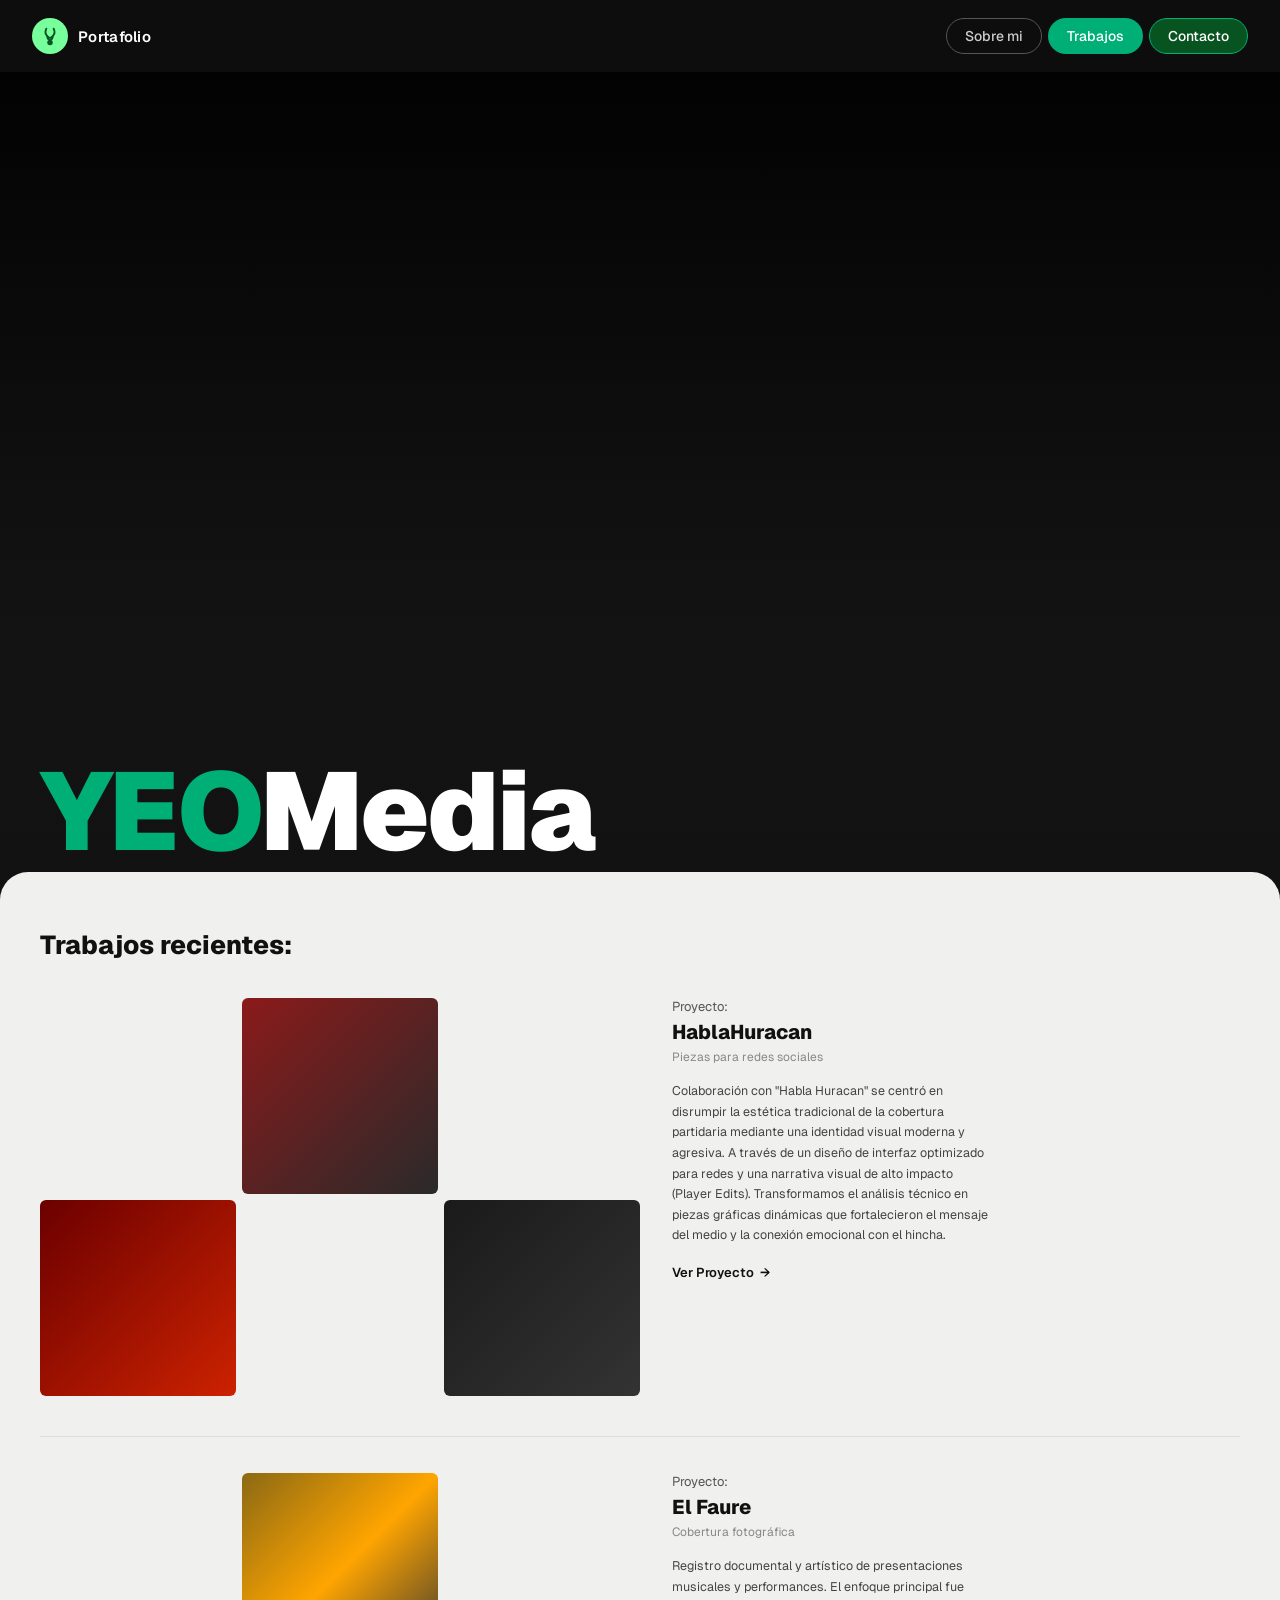
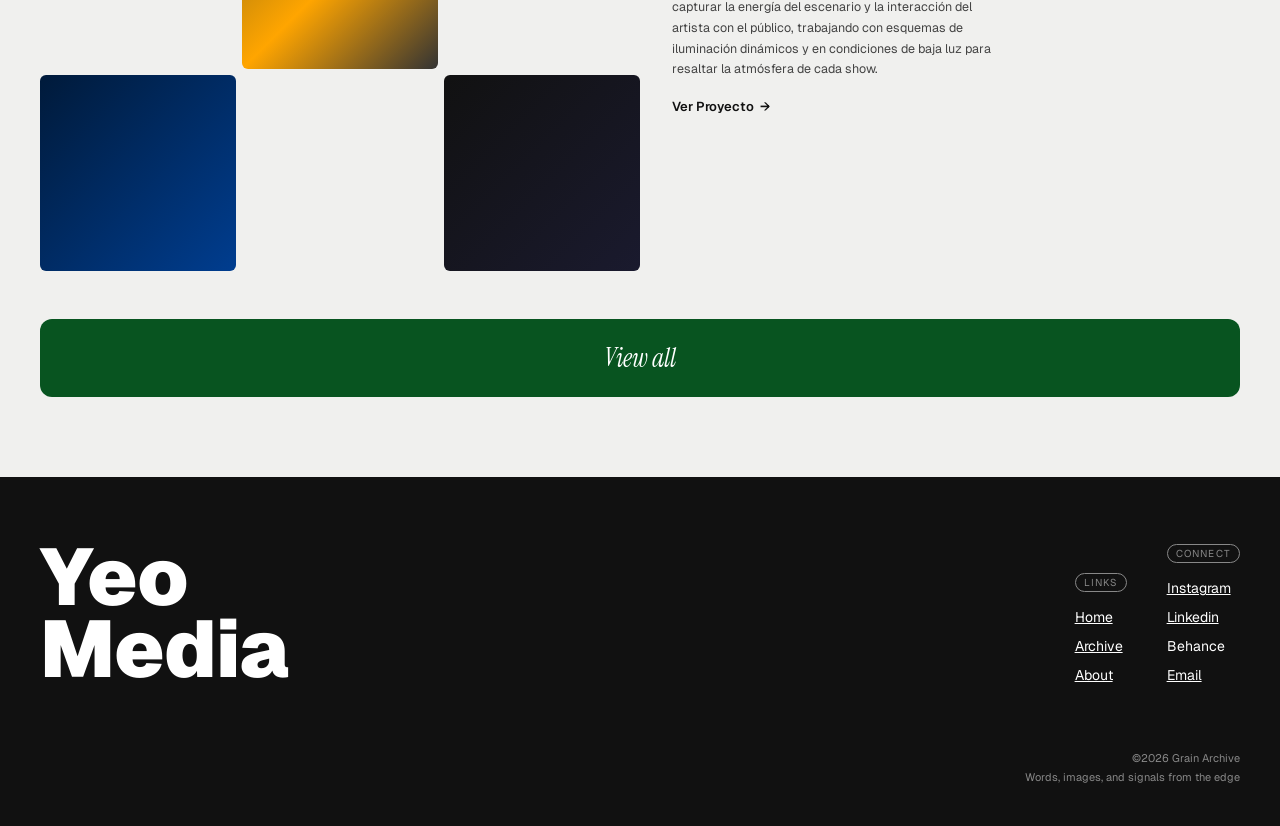
==== index.html @ 0a9c1b41 "Add files via upload" ====
<!DOCTYPE html>
<html lang="es">
<head>
  <meta charset="UTF-8" />
  <meta name="viewport" content="width=device-width, initial-scale=1.0" />
  <title>YEOMedia – Portafolio</title>
  <link rel="preconnect" href="https://fonts.googleapis.com" />
  <link rel="preconnect" href="https://fonts.gstatic.com" crossorigin />
  <link href="https://fonts.googleapis.com/css2?family=Tilt+Warp&family=Instrument+Serif:ital@0;1&family=Geist:wght@300;400;500;600;700;900&display=swap" rel="stylesheet" />
  <link rel="stylesheet" href="style.css" />
</head>
<body class="page-home">

  <!-- ── NAV ── -->
  <nav>
    <a href="index.html" class="nav-logo">
      <div class="logo-icon">
        <svg width="22" height="22" viewBox="0 0 24 24" fill="none">
          <circle cx="12" cy="19" r="3" fill="#085420"/>
          <path d="M8 4 Q6 8 8 11 Q10 14 12 14 Q14 14 16 11 Q18 8 16 4"
                stroke="#085420" stroke-width="2" fill="none" stroke-linecap="round"/>
          <path d="M9 12 Q9 16 12 16 Q15 16 15 12"
                stroke="#085420" stroke-width="2" fill="none" stroke-linecap="round"/>
        </svg>
      </div>
      <span class="logo-text">Portafolio</span>
    </a>
    <div class="nav-links">
      <a href="index.html"    class="outline">Sobre mi</a>
      <a href="trabajos.html" class="filled-mid">Trabajos</a>
      <a href="contacto.html" class="filled-dark">Contacto</a>
    </div>
  </nav>

  <!-- ── HERO ── -->
  <section class="hero anim-1">
    <div class="hero-bg"></div>

    <!-- ✏️ FOTO DE PERFIL
         1. Creá una carpeta llamada "img" en la misma carpeta que este archivo.
         2. Copiá tu foto ahí dentro.
         3. Borrá la línea del <div class="hero-portrait"></div>
         4. Descomentá la línea de abajo (borrá los signos  y  que la rodean)
         5. Cambiá "TU-FOTO.jpg" por el nombre real de tu archivo.
    -->
   
   
       <img src="img/retrato yeo  blanco y negro.png" alt="retrato yeo" />

    <div class="hero-gradient"></div>

    <div class="hero-content">
      <h1 class="hero-title">
        <span class="yeo">YEO</span><span class="media">Media</span>
      </h1>
    </div>
  </section>

  <!-- ── TRABAJOS RECIENTES ── -->
  <section class="recent anim-2">
    <h2 class="recent-title">Trabajos recientes:</h2>

    <!-- Proyecto 1 -->
    <div class="project-row">
      <div class="project-images">
        <!-- ✏️ IMÁGENES — PROYECTO HABLAHURACAN
             Reemplazá cada div por un <div class="project-img"> con un <img> adentro.
             Ejemplo listo para usar (cambiá solo el nombre del archivo):
        -->
        <div class="project-img">
          <!-- <img src="img/huracan-1.jpg" alt="HablaHuracan pieza 1" loading="lazy" /> -->
        </div>
        <div class="project-img ph-huracan-1"></div><!-- ← borrá esta línea cuando pongas la imagen de arriba -->

        <div class="project-img">
          <!-- <img src="img/huracan-2.jpg" alt="HablaHuracan pieza 2" loading="lazy" /> -->
        </div>
        <div class="project-img ph-huracan-2"></div><!-- ← borrá esta línea cuando pongas la imagen de arriba -->

        <div class="project-img">
          <!-- <img src="img/huracan-3.jpg" alt="HablaHuracan pieza 3" loading="lazy" /> -->
        </div>
        <div class="project-img ph-huracan-3"></div><!-- ← borrá esta línea cuando pongas la imagen de arriba -->
      </div>
      <div class="project-info">
        <span class="project-label">Proyecto:</span>
        <h3 class="project-name">HablaHuracan</h3>
        <p class="project-sub">Piezas para redes sociales</p>
        <p class="project-desc">
          Colaboración con "Habla Huracan" se centró en disrumpir la estética tradicional
          de la cobertura partidaria mediante una identidad visual moderna y agresiva. A través
          de un diseño de interfaz optimizado para redes y una narrativa visual de alto impacto
          (Player Edits). Transformamos el análisis técnico en piezas gráficas dinámicas que
          fortalecieron el mensaje del medio y la conexión emocional con el hincha.
        </p>
        <a href="trabajos.html" class="ver-proyecto">Ver Proyecto</a>
      </div>
    </div>

    <hr class="divider" />

    <!-- Proyecto 2 -->
    <div class="project-row">
      <div class="project-images">
        <!-- ✏️ IMÁGENES — PROYECTO EL FAURE
             Mismo proceso: descomentá el <img>, cambiá el nombre, borrá el div de placeholder.
        -->
        <div class="project-img">
          <!-- <img src="img/faure-1.jpg" alt="El Faure fotografía 1" loading="lazy" /> -->
        </div>
        <div class="project-img ph-faure-1"></div><!-- ← borrá cuando tengas la imagen -->

        <div class="project-img">
          <!-- <img src="img/faure-2.jpg" alt="El Faure fotografía 2" loading="lazy" /> -->
        </div>
        <div class="project-img ph-faure-2"></div><!-- ← borrá cuando tengas la imagen -->

        <div class="project-img">
          <!-- <img src="img/faure-3.jpg" alt="El Faure fotografía 3" loading="lazy" /> -->
        </div>
        <div class="project-img ph-faure-3"></div><!-- ← borrá cuando tengas la imagen -->
      </div>
      <div class="project-info">
        <span class="project-label">Proyecto:</span>
        <h3 class="project-name">El Faure</h3>
        <p class="project-sub">Cobertura fotográfica</p>
        <p class="project-desc">
          Registro documental y artístico de presentaciones musicales y performances.
          El enfoque principal fue capturar la energía del escenario y la interacción del
          artista con el público, trabajando con esquemas de iluminación dinámicos y en
          condiciones de baja luz para resaltar la atmósfera de cada show.
        </p>
        <a href="trabajos.html" class="ver-proyecto">Ver Proyecto</a>
      </div>
    </div>

    <a href="trabajos.html" class="view-all-btn">View all</a>
  </section>

  <!-- ── FOOTER ── -->
  <footer>
    <div class="footer-brand">Yeo<br>Media</div>

    <div>
      <div class="footer-col-title">LINKS</div>
      <ul class="footer-links">
        <li><a href="index.html">Home</a></li>
        <li><a href="trabajos.html">Archive</a></li>
        <li><a href="#">About</a></li>
      </ul>
    </div>

    <div>
      <div class="footer-col-title">CONNECT</div>
      <ul class="footer-links">
        <li><a href="#">Instagram</a></li>
        <li><a href="#">Linkedin</a></li>
        <li><a href="#" class="no-underline">Behance</a></li>
        <li><a href="#">Email</a></li>
      </ul>
    </div>

    <div class="footer-bottom">
      <p>©2026 Grain Archive<br>Words, images, and signals from the edge</p>
    </div>
  </footer>

</body>
</html>
---- style.css ----
/* ============================================
   YEO MEDIA PORTFOLIO — style.css
   ============================================ */

/* ── VARIABLES ── */
:root {
  --dark:       #111111;
  --dark-2:     #1a1a1a;
  --light-bg:   #f0f0ee;
  --green-dark: #085420;
  --green-mid:  #00AF76;
  --green-lime: #77FF9B;
  --white:      #ffffff;
  --grey:       #888888;

  --font-display: 'Tilt Warp', cursive;
  --font-serif:   'Instrument Serif', serif;
  --font-body:    'Geist', sans-serif;
}

/* ── RESET ── */
*, *::before, *::after {
  box-sizing: border-box;
  margin: 0;
  padding: 0;
}

html { scroll-behavior: smooth; }

body {
  font-family: var(--font-body);
  overflow-x: hidden;
}

/* ============================================
   NAVIGATION
   ============================================ */
nav {
  position: fixed;
  top: 0; left: 0; right: 0;
  z-index: 100;
  display: flex;
  align-items: center;
  justify-content: space-between;
  padding: 18px 32px;
  background: rgba(17,17,17,0.8);
  backdrop-filter: blur(10px);
  -webkit-backdrop-filter: blur(10px);
}

.nav-logo {
  display: flex;
  align-items: center;
  gap: 10px;
  text-decoration: none;
}

.logo-icon {
  width: 36px;
  height: 36px;
  background: var(--green-lime);
  border-radius: 50%;
  display: flex;
  align-items: center;
  justify-content: center;
  flex-shrink: 0;
}

.logo-text {
  font-family: var(--font-body);
  font-weight: 600;
  font-size: 15px;
  color: var(--white);
  letter-spacing: 0.02em;
}

.nav-links {
  display: flex;
  gap: 6px;
}

.nav-links a {
  text-decoration: none;
  font-family: var(--font-body);
  font-size: 14px;
  font-weight: 500;
  padding: 8px 18px;
  border-radius: 999px;
  border: 1.5px solid transparent;
  transition: opacity 0.25s ease, transform 0.25s ease;
  color: var(--white);
}

.nav-links a.outline {
  border-color: #555;
  color: #ccc;
}

.nav-links a.filled-mid {
  background: var(--green-mid);
  color: var(--white);
}

.nav-links a.filled-dark {
  background: var(--green-dark);
  border-color: var(--green-mid);
  color: var(--white);
}

.nav-links a:hover {
  opacity: 0.8;
  transform: translateY(-1px);
}

/* ============================================
   FOOTER (shared across all pages)
   ============================================ */
footer {
  background: var(--dark);
  color: var(--white);
  padding: 64px 40px 40px;
  display: grid;
  grid-template-columns: 1fr auto auto;
  gap: 40px;
  align-items: end;
}

.footer-brand {
  font-family: var(--font-body);
  font-size: clamp(48px, 8vw, 80px);
  font-weight: 900;
  line-height: 0.9;
  color: var(--white);
}

.footer-col-title {
  font-size: 10px;
  letter-spacing: 0.12em;
  text-transform: uppercase;
  color: var(--grey);
  border: 1px solid var(--grey);
  padding: 2px 8px;
  border-radius: 999px;
  display: inline-block;
  margin-bottom: 14px;
}

.footer-links {
  list-style: none;
  display: flex;
  flex-direction: column;
  gap: 8px;
}

.footer-links a {
  text-decoration: underline;
  color: var(--white);
  font-size: 14px;
  transition: color 0.2s;
}

.footer-links a:hover {
  color: var(--green-lime);
}

.footer-links a.no-underline {
  text-decoration: none;
}

.footer-bottom {
  grid-column: 1 / -1;
  display: flex;
  justify-content: flex-end;
  font-size: 11px;
  color: var(--grey);
  margin-top: 24px;
  text-align: right;
  line-height: 1.7;
}

/* ============================================
   ANIMATIONS (shared)
   ============================================ */
@keyframes fadeUp {
  from { opacity: 0; transform: translateY(24px); }
  to   { opacity: 1; transform: translateY(0); }
}

.anim-1 { animation: fadeUp 0.8s ease both; }
.anim-2 { animation: fadeUp 0.8s ease both; animation-delay: 0.15s; }
.anim-3 { animation: fadeUp 0.8s ease both; animation-delay: 0.30s; }

/* ============================================
   PAGE: INDEX (HOME)
   ============================================ */

/* Body */
body.page-home {
  background: var(--dark);
  color: var(--white);
}

/* Hero */
.hero {
  position: relative;
  width: 100%;
  height: 100vh;
  min-height: 600px;
  overflow: hidden;
  display: flex;
  flex-direction: column;
  justify-content: flex-end;
}

.hero-bg {
  position: absolute;
  inset: 0;
  background: linear-gradient(to bottom, #000 0%, #111 60%, #1a1a1a 100%);
}

.hero-portrait {
  position: absolute;
  top: 0;
  left: 50%;
  transform: translateX(-50%);
  width: 600px;
  height: 72%;
  background: radial-gradient(ellipse 60% 80% at 50% 10%, #252525 0%, #111 55%, #000 100%);
  mask-image: linear-gradient(to bottom, black 50%, transparent 100%);
  -webkit-mask-image: linear-gradient(to bottom, black 50%, transparent 100%);
}

/* Cuando se usa una imagen real de retrato */
.hero-portrait img {
  width: 100%;
  height: 100%;
  object-fit: cover;
  object-position: top center;
  display: block;
  filter: contrast(1.2) brightness(0.6);
  mask-image: linear-gradient(to bottom, black 40%, transparent 100%);
  -webkit-mask-image: linear-gradient(to bottom, black 40%, transparent 100%);
}

.hero-gradient {
  position: absolute;
  bottom: 0; left: 0; right: 0;
  height: 50%;
  background: linear-gradient(to top, var(--dark) 0%, transparent 100%);
}

.hero-content {
  position: relative;
  z-index: 2;
  padding: 0 40px 40px;
}

.hero-title {
  font-family: var(--font-body);
  font-size: clamp(52px, 9vw, 110px);
  font-weight: 900;
  line-height: 0.9;
  letter-spacing: -0.02em;
}

.hero-title .yeo   { color: var(--green-mid); }
.hero-title .media { color: var(--white); }

/* Recent works section */
.recent {
  background: var(--light-bg);
  border-radius: 28px 28px 0 0;
  padding: 56px 40px 80px;
  margin-top: -28px;
  position: relative;
  z-index: 3;
}

.recent-title {
  font-family: var(--font-body);
  font-size: 26px;
  font-weight: 800;
  color: #111;
  margin-bottom: 36px;
}

.project-row {
  display: grid;
  grid-template-columns: 1fr 1fr;
  gap: 0;
  margin-bottom: 40px;
}

.project-images {
  display: grid;
  grid-template-columns: repeat(3, 1fr);
  gap: 6px;
}

.project-img {
  aspect-ratio: 1;
  border-radius: 6px;
  overflow: hidden;
}

.project-img img {
  width: 100%;
  height: 100%;
  object-fit: cover;
  display: block;
}

/* Placeholders de color para cuando no hay imagen */
.project-img.ph-huracan-1 { background: linear-gradient(135deg, #8B1A1A, #2a2a2a); }
.project-img.ph-huracan-2 { background: linear-gradient(135deg, #6B0000, #cc2200); }
.project-img.ph-huracan-3 { background: linear-gradient(135deg, #1a1a1a, #333); }
.project-img.ph-faure-1   { background: linear-gradient(135deg, #8B6914, #FFa500, #333); }
.project-img.ph-faure-2   { background: linear-gradient(135deg, #001a3a, #003d8f); }
.project-img.ph-faure-3   { background: linear-gradient(135deg, #111, #1a1a2e); }

.project-info {
  padding-left: 32px;
  display: flex;
  flex-direction: column;
  justify-content: flex-start;
}

.project-label {
  font-size: 13px;
  color: #555;
  font-weight: 400;
  margin-bottom: 4px;
}

.project-name {
  font-size: 20px;
  font-weight: 800;
  color: #111;
  margin-bottom: 4px;
}

.project-sub {
  font-size: 12px;
  color: #888;
  margin-bottom: 16px;
}

.project-desc {
  font-size: 12.5px;
  color: #444;
  line-height: 1.65;
  max-width: 320px;
}

.ver-proyecto {
  display: inline-flex;
  align-items: center;
  gap: 6px;
  margin-top: 18px;
  font-size: 13px;
  font-weight: 600;
  color: #111;
  text-decoration: none;
  transition: gap 0.2s;
}

.ver-proyecto::after { content: '→'; }
.ver-proyecto:hover  { gap: 12px; }

.divider {
  border: none;
  border-top: 1px solid #ddd;
  margin: 36px 0;
}

.view-all-btn {
  display: block;
  width: 100%;
  background: var(--green-dark);
  color: var(--white);
  text-align: center;
  text-decoration: none;
  font-family: var(--font-serif);
  font-style: italic;
  font-size: 26px;
  padding: 22px;
  border-radius: 12px;
  margin-top: 48px;
  transition: background 0.25s;
}

.view-all-btn:hover { background: #0a6b28; }

/* ============================================
   PAGE: TRABAJOS
   ============================================ */
body.page-trabajos {
  background: #e8e8e6;
  color: #111;
}

.page-header {
  background: var(--dark);
  color: var(--white);
  display: flex;
  align-items: center;
  justify-content: space-between;
  padding: 100px 40px 24px;
}

.page-header-title {
  font-family: var(--font-body);
  font-size: 22px;
  font-weight: 700;
}

.page-header-logo-icon {
  width: 40px; height: 40px;
  background: var(--green-lime);
  border-radius: 50%;
  display: flex;
  align-items: center;
  justify-content: center;
}

.page-header-brand {
  font-family: var(--font-body);
  font-weight: 800;
  font-size: 18px;
  color: var(--white);
}

.page-header-brand span { color: var(--green-mid); }

/* Work grid */
.grid-section {
  padding: 40px 40px 0;
}

.work-grid {
  display: grid;
  grid-template-columns: 1fr 1fr;
  gap: 20px;
  margin-bottom: 24px;
}

.work-card {
  border-radius: 14px;
  overflow: hidden;
  position: relative;
  aspect-ratio: 1.1;
  cursor: pointer;
  transition: transform 0.3s ease;
}

.work-card:hover { transform: scale(1.02); }

.work-card img {
  width: 100%;
  height: 100%;
  object-fit: cover;
  display: block;
}

/* Placeholder backgrounds */
.bg-chicana    { background: linear-gradient(135deg, #4B0082, #7B35C2, #9B55D2); }
.bg-cave       { background: linear-gradient(160deg, #1a2a3a, #0d1f2d, #3a8fa0); }
.bg-sportivo   { background: linear-gradient(135deg, #0d2e0d, #1a4a1a, #2d7a2d); }
.bg-inversores { background: linear-gradient(135deg, #001a3a, #003d8f, #0060cc); }

.work-card-overlay {
  position: absolute;
  bottom: 0; left: 0; right: 0;
  background: linear-gradient(to top, rgba(0,0,0,0.85) 0%, transparent 100%);
  padding: 20px 16px 16px;
  color: var(--white);
}

.work-card-title {
  font-size: 13px;
  font-weight: 700;
  margin-bottom: 3px;
}

.work-card-sub {
  font-size: 11px;
  color: rgba(255,255,255,0.65);
}

/* Decorative inner elements */
.chicana-decor {
  position: absolute; inset: 0;
  display: flex;
  align-items: center;
  justify-content: center;
  gap: 30px;
}

.tag-actual {
  position: absolute; top: 16px; left: 16px;
  font-size: 12px; font-weight: 700;
  color: #FFD700; letter-spacing: 0.08em;
}

.tag-propuesta {
  position: absolute; top: 16px; right: 16px;
  font-size: 12px; font-weight: 700;
  color: #FFD700; letter-spacing: 0.08em;
}

.shield {
  width: 100px; height: 110px;
  clip-path: polygon(50% 0%, 100% 15%, 100% 65%, 50% 100%, 0% 65%, 0% 15%);
  display: flex; align-items: center; justify-content: center;
  font-family: var(--font-body);
  font-weight: 900;
  font-size: 11px;
  text-align: center;
  text-transform: uppercase;
}
.shield-old { background: #6B35B2; color: #fff; }
.shield-new { background: #c0a000; color: #111; }

.cave-decor {
  position: absolute; inset: 0;
  display: flex; align-items: center; justify-content: center;
}
.cave-text {
  font-family: var(--font-body);
  font-weight: 900;
  font-size: 52px;
  color: rgba(100,220,240,0.9);
  letter-spacing: -0.04em;
  text-transform: uppercase;
  line-height: 0.85;
  text-align: right;
}
.cave-text .the {
  font-size: 26px;
  display: block;
  color: rgba(100,220,240,0.6);
}

.sportivo-decor {
  position: absolute; inset: 0;
  display: flex; flex-direction: column;
  align-items: center; justify-content: center;
}
.sportivo-text {
  font-family: var(--font-body); font-weight: 900;
  font-size: 14px; color: #ff2222;
  text-transform: uppercase; letter-spacing: 0.1em;
}
.sportivo-big {
  font-family: var(--font-body); font-weight: 900;
  font-size: 38px; color: var(--white);
  text-transform: uppercase; line-height: 1;
  letter-spacing: -0.02em;
}
.sportivo-year {
  font-size: 12px;
  color: rgba(255,255,255,0.5);
  margin-top: 6px;
}

.inversores-decor {
  position: absolute; inset: 0;
  display: flex; flex-direction: column;
  align-items: flex-start; justify-content: flex-end;
  padding: 16px;
}
.inversores-big {
  font-family: var(--font-body); font-weight: 900;
  font-size: 28px; color: var(--white);
  text-transform: uppercase;
}
.inversores-sub {
  font-size: 11px;
  color: rgba(255,255,255,0.6);
  margin-bottom: 4px;
}
.spotify-badge {
  display: inline-flex; align-items: center; gap: 6px;
  background: #1DB954; color: white;
  font-size: 10px; font-weight: 700;
  padding: 4px 10px; border-radius: 999px;
  margin-top: 6px;
}

/* En Una section */
.enuna-section {
  padding: 40px 40px 60px;
  display: grid;
  grid-template-columns: 260px 1fr;
  gap: 40px;
  align-items: start;
}

.enuna-quote {
  font-family: var(--font-serif);
  font-style: italic;
  font-size: 16px;
  color: #222;
  line-height: 1.6;
  margin-bottom: 8px;
}

.enuna-desc {
  font-size: 13px;
  color: #444;
  line-height: 1.7;
  margin-bottom: 28px;
}

.enuna-title {
  font-family: var(--font-body);
  font-weight: 900;
  font-size: 48px;
  line-height: 1;
}
.enuna-title .en   { color: var(--green-mid); }
.enuna-title .una  { color: #111; }

.enuna-photos {
  display: grid;
  grid-template-columns: repeat(4, 1fr);
  grid-template-rows: auto auto;
  gap: 8px;
}

.ep {
  border-radius: 10px;
  overflow: hidden;
}
.ep-top  { aspect-ratio: 0.85; }
.ep-wide { grid-column: 1 / 3; aspect-ratio: 1.8; }
.ep-sm   { aspect-ratio: 0.85; }

.ep img {
  width: 100%; height: 100%;
  object-fit: cover; display: block;
}

/* Placeholders */
.ep-bg-1 { background: linear-gradient(135deg, #1a0a2e, #4a1580); }
.ep-bg-2 { background: linear-gradient(135deg, #0d1a4a, #2244aa); }
.ep-bg-3 { background: linear-gradient(135deg, #2a0a1a, #8a1560); }
.ep-bg-4 { background: linear-gradient(135deg, #1a0a0a, #5a1515); }
.ep-bg-5 { background: linear-gradient(135deg, #0d0d1a, #111155); }
.ep-bg-6 { background: linear-gradient(135deg, #1a0a2e, #6a1580); }
.ep-bg-7 { background: linear-gradient(135deg, #2a1a0a, #8a5515); }

/* ============================================
   PAGE: CONTACTO
   ============================================ */
body.page-contacto {
  background: var(--dark);
  color: var(--white);
  min-height: 100vh;
}

main {
  padding-top: 100px;
  min-height: calc(100vh - 240px);
}

.contact-hero {
  text-align: center;
  padding: 40px 40px 0;
}

.contact-title {
  font-family: var(--font-body);
  font-weight: 900;
  font-size: clamp(56px, 11vw, 130px);
  letter-spacing: -0.02em;
  color: rgba(255,255,255,0.13);
  text-transform: uppercase;
  line-height: 1;
  user-select: none;
}

.contact-body {
  display: grid;
  grid-template-columns: 1fr 1fr;
  gap: 40px;
  padding: 40px 80px 80px;
  align-items: start;
}

.contact-info {
  display: flex;
  flex-direction: column;
  gap: 40px;
  padding-top: 40px;
}

.contact-info-item {
  display: flex;
  flex-direction: column;
  gap: 6px;
}

.contact-info-label {
  font-size: 11px;
  text-transform: uppercase;
  letter-spacing: 0.12em;
  color: var(--grey);
}

.contact-info-value {
  font-size: 16px;
  font-weight: 500;
  color: var(--white);
}

/* Form card */
.contact-card {
  background: var(--green-dark);
  border-radius: 24px;
  padding: 32px 28px 28px;
  display: flex;
  flex-direction: column;
  gap: 14px;
}

.form-input {
  width: 100%;
  background: var(--white);
  border: none;
  border-radius: 10px;
  padding: 14px 16px;
  font-family: var(--font-body);
  font-size: 14px;
  color: #333;
  outline: none;
  transition: box-shadow 0.2s;
}

.form-input::placeholder { color: #aaa; }
.form-input:focus         { box-shadow: 0 0 0 3px rgba(119,255,155,0.4); }

.form-label {
  font-size: 12px;
  color: rgba(255,255,255,0.65);
  margin-bottom: -6px;
  margin-top: 6px;
}

.form-textarea {
  width: 100%;
  background: var(--white);
  border: none;
  border-radius: 10px;
  padding: 14px 16px;
  font-family: var(--font-body);
  font-size: 14px;
  color: #333;
  outline: none;
  resize: vertical;
  min-height: 110px;
  transition: box-shadow 0.2s;
}

.form-textarea::placeholder { color: #bbb; }
.form-textarea:focus         { box-shadow: 0 0 0 3px rgba(119,255,155,0.4); }

.form-footer-label {
  font-size: 11px;
  color: rgba(255,255,255,0.45);
  margin-top: -6px;
}

.form-submit {
  width: 100%;
  background: var(--green-lime);
  color: var(--green-dark);
  border: none;
  border-radius: 10px;
  padding: 14px;
  font-family: var(--font-body);
  font-size: 15px;
  font-weight: 700;
  cursor: pointer;
  margin-top: 6px;
  transition: background 0.2s, transform 0.15s;
}

.form-submit:hover  { background: #55ee85; transform: translateY(-1px); }
.form-submit:active { transform: translateY(0); }

.success-msg {
  display: none;
  background: rgba(119,255,155,0.15);
  border: 1px solid var(--green-lime);
  border-radius: 10px;
  padding: 12px 16px;
  font-size: 13px;
  color: var(--green-lime);
  text-align: center;
}

/* ============================================
   RESPONSIVE — Flexbox + porcentajes + media queries
   ============================================ */

/* ---------- TABLET (max-width: 1024px) ---------- */
@media (max-width: 1024px) {

  /* Nav */
  nav {
    padding: 14px 5%;
  }

  /* Home — proyectos en columna */
  .recent {
    padding: 48px 5% 64px;
  }

  .project-row {
    display: flex;
    flex-direction: column;
    gap: 24px;
  }

  .project-images {
    width: 100%;
  }

  .project-info {
    padding-left: 0;
    width: 100%;
  }

  /* Trabajos */
  .grid-section {
    padding: 32px 5% 0;
  }

  .enuna-section {
    display: flex;
    flex-direction: column;
    padding: 40px 5% 56px;
    gap: 32px;
  }

  .enuna-left {
    width: 100%;
  }

  .enuna-photos {
    width: 100%;
    grid-template-columns: repeat(4, 1fr);
  }

  /* Contacto */
  .contact-body {
    padding: 40px 5% 64px;
  }

  /* Footer */
  footer {
    display: flex;
    flex-wrap: wrap;
    gap: 32px;
    padding: 56px 5% 40px;
  }

  .footer-brand {
    width: 100%;
  }

  .footer-bottom {
    width: 100%;
    justify-content: flex-start;
    text-align: left;
  }
}

/* ---------- MÓVIL (max-width: 768px) ---------- */
@media (max-width: 768px) {

  /* Nav — menú compacto */
  nav {
    padding: 12px 4%;
    flex-wrap: wrap;
    gap: 10px;
  }

  .nav-links {
    gap: 4px;
  }

  .nav-links a {
    font-size: 12px;
    padding: 6px 12px;
  }

  /* Hero */
  .hero-content {
    padding: 0 4% 28px;
  }

  .hero-portrait {
    width: 90%;
  }

  /* Home — sección recent */
  .recent {
    padding: 36px 4% 52px;
    border-radius: 20px 20px 0 0;
  }

  .recent-title {
    font-size: 22px;
  }

  /* Proyectos: flex en columna con ancho total */
  .project-row {
    display: flex;
    flex-direction: column;
    width: 100%;
    gap: 16px;
    margin-bottom: 28px;
  }

  .project-images {
    display: flex;
    gap: 6px;
    width: 100%;
  }

  .project-images .project-img {
    flex: 1 1 30%;
    aspect-ratio: 1;
    min-width: 0;
  }

  .project-info {
    padding-left: 0;
    width: 100%;
  }

  .project-desc {
    max-width: 100%;
  }

  /* Trabajos */
  .page-header {
    padding: 88px 4% 20px;
    flex-wrap: wrap;
    gap: 12px;
  }

  .grid-section {
    padding: 24px 4% 0;
  }

  /* Grid de cards: flex en columna */
  .work-grid {
    display: flex;
    flex-direction: column;
    gap: 16px;
  }

  .work-card {
    width: 100%;
    aspect-ratio: 1.3;
  }

  /* En Una: flex en columna */
  .enuna-section {
    display: flex;
    flex-direction: column;
    padding: 28px 4% 44px;
    gap: 24px;
  }

  .enuna-left {
    width: 100%;
  }

  .enuna-photos {
    display: flex;
    flex-wrap: wrap;
    gap: 6px;
    width: 100%;
  }

  .ep-top {
    flex: 1 1 45%;
    min-width: 0;
    aspect-ratio: 0.9;
  }

  .ep-wide {
    flex: 1 1 100%;
    aspect-ratio: 2;
  }

  .ep-sm {
    flex: 1 1 45%;
    min-width: 0;
    aspect-ratio: 0.9;
  }

  /* Contacto */
  .contact-hero {
    padding: 28px 4% 0;
  }

  .contact-body {
    display: flex;
    flex-direction: column;
    padding: 28px 4% 52px;
    gap: 28px;
    width: 100%;
  }

  .contact-info {
    width: 100%;
    gap: 28px;
    padding-top: 0;
  }

  .contact-card {
    width: 100%;
  }

  /* Footer */
  footer {
    display: flex;
    flex-direction: column;
    padding: 40px 4% 32px;
    gap: 28px;
  }

  .footer-brand {
    font-size: clamp(36px, 15vw, 64px);
  }

  .footer-bottom {
    justify-content: flex-start;
    text-align: left;
  }
}

/* ---------- MÓVIL CHICO (max-width: 420px) ---------- */
@media (max-width: 420px) {

  .nav-links a {
    font-size: 11px;
    padding: 5px 10px;
  }

  .hero-title {
    font-size: clamp(40px, 13vw, 70px);
  }

  .contact-title {
    font-size: clamp(40px, 15vw, 80px);
  }

  .enuna-title {
    font-size: 36px;
  }

  .work-card {
    aspect-ratio: 1.2;
  }

  .project-images .project-img {
    flex: 1 1 28%;
  }
}
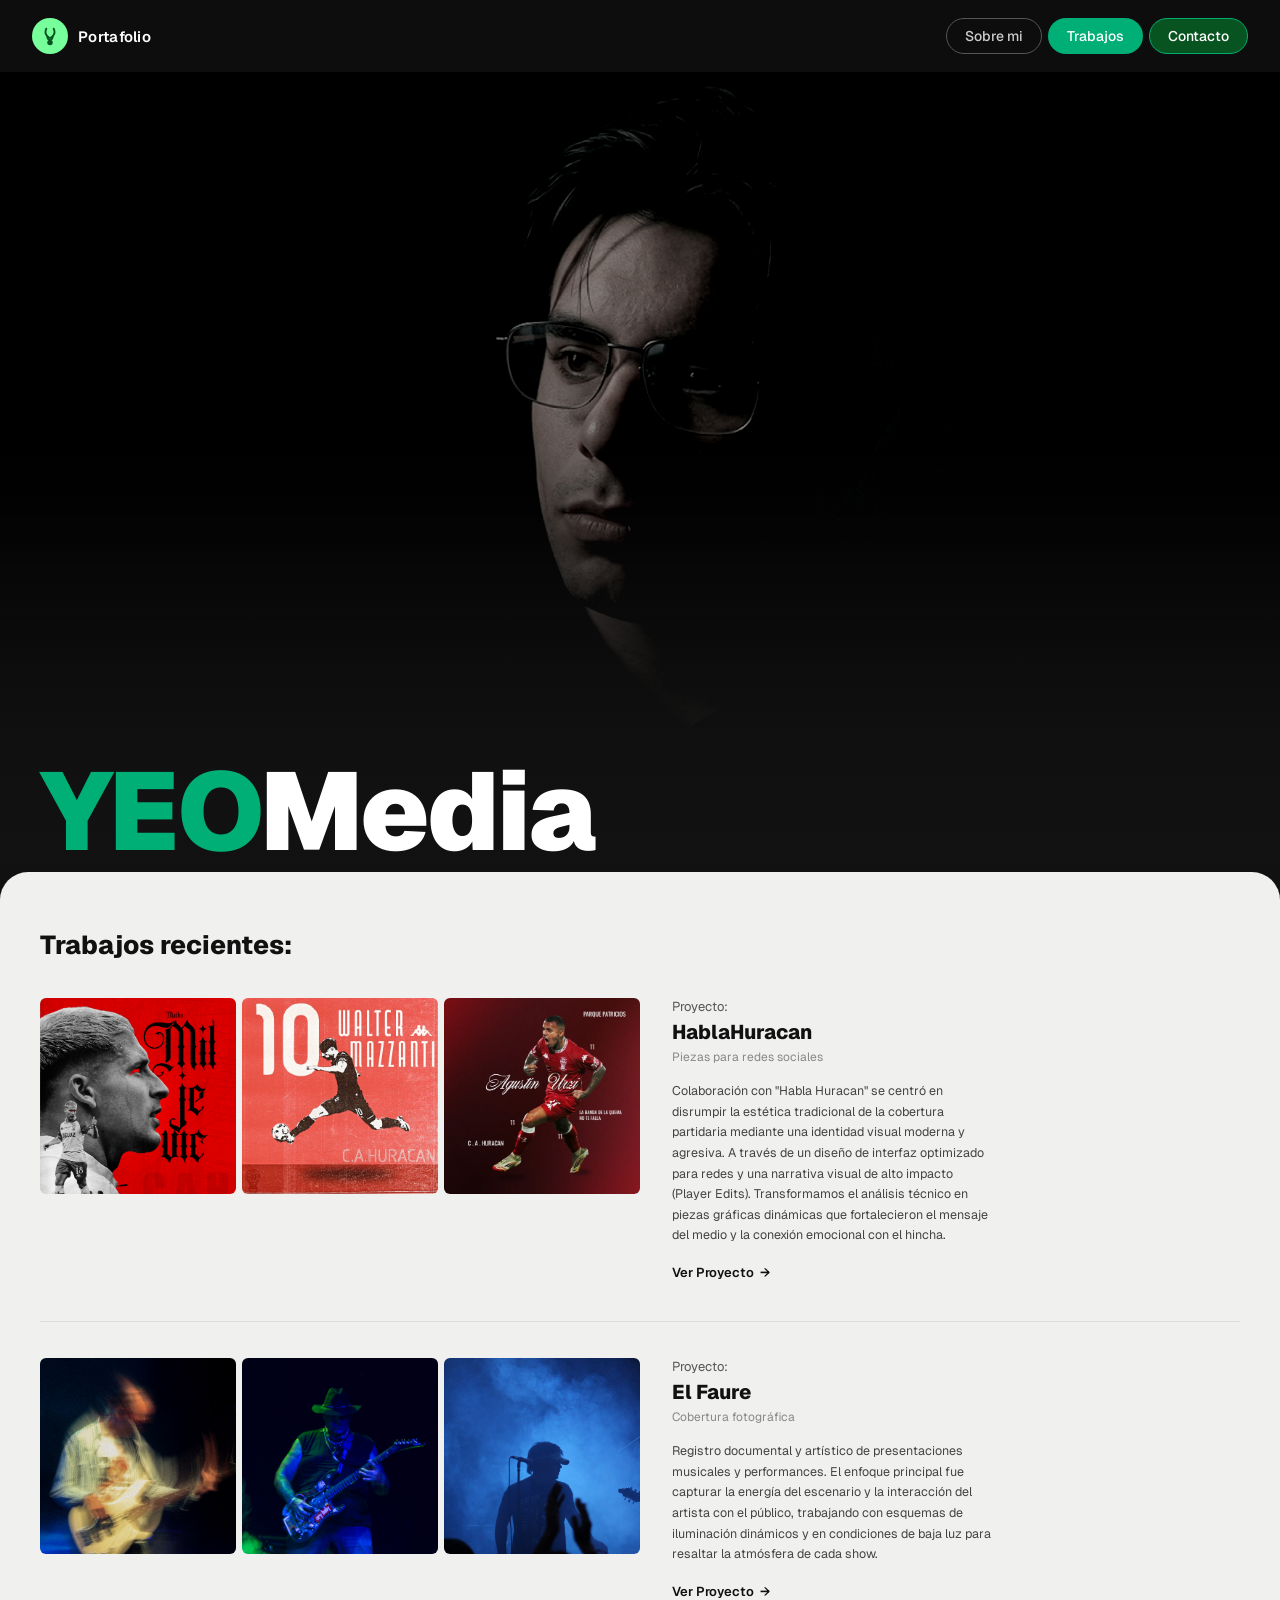
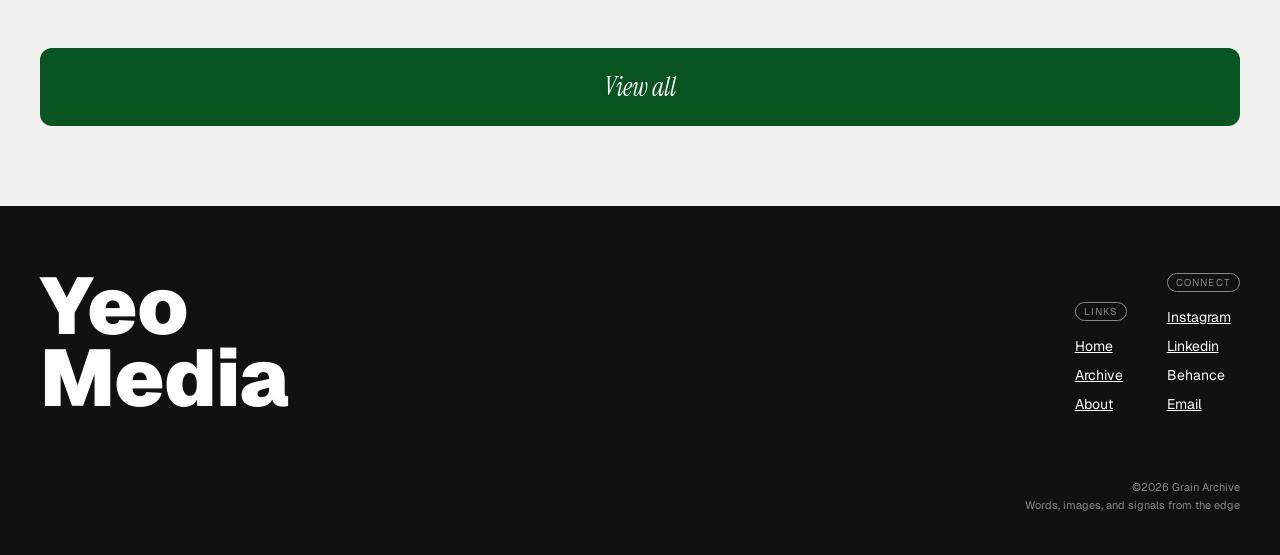
==== commit e9916749: "v2 hipervinculos trabajos.html" ====
--- a/index.html
+++ b/index.html
@@ -36,16 +36,10 @@
   <section class="hero anim-1">
     <div class="hero-bg"></div>
 
-    <!-- ✏️ FOTO DE PERFIL
-         1. Creá una carpeta llamada "img" en la misma carpeta que este archivo.
-         2. Copiá tu foto ahí dentro.
-         3. Borrá la línea del <div class="hero-portrait"></div>
-         4. Descomentá la línea de abajo (borrá los signos  y  que la rodean)
-         5. Cambiá "TU-FOTO.jpg" por el nombre real de tu archivo.
-    -->
-   
-   
-       <img src="img/retrato yeo  blanco y negro.png" alt="retrato yeo" />
+    <!-- FOTO DE PERFIL: la img DEBE estar dentro del div.hero-portrait -->
+    <div class="hero-portrait">
+      <img src="img/retrato-yeo.png" alt="Foto de perfil YEOMedia" />
+    </div>
 
     <div class="hero-gradient"></div>
 
@@ -63,24 +57,20 @@
     <!-- Proyecto 1 -->
     <div class="project-row">
       <div class="project-images">
-        <!-- ✏️ IMÁGENES — PROYECTO HABLAHURACAN
-             Reemplazá cada div por un <div class="project-img"> con un <img> adentro.
-             Ejemplo listo para usar (cambiá solo el nombre del archivo):
-        -->
+        <!-- Imagen 1: ya cargada -->
         <div class="project-img">
-          <!-- <img src="img/huracan-1.jpg" alt="HablaHuracan pieza 1" loading="lazy" /> -->
+          <img src="img/habla-huracan/Miljevic.jpg" alt="HablaHuracan pieza 1" loading="lazy" />
         </div>
-        <div class="project-img ph-huracan-1"></div><!-- ← borrá esta línea cuando pongas la imagen de arriba -->
 
+        <!-- Imagen 2: reemplazá huracan-2.jpg por tu archivo real -->
         <div class="project-img">
-          <!-- <img src="img/huracan-2.jpg" alt="HablaHuracan pieza 2" loading="lazy" /> -->
+          <img src="img/habla-huracan/mazzanti.webp" alt="HablaHuracan pieza 2" loading="lazy" />
         </div>
-        <div class="project-img ph-huracan-2"></div><!-- ← borrá esta línea cuando pongas la imagen de arriba -->
 
+        <!-- Imagen 3: reemplazá huracan-3.jpg por tu archivo real -->
         <div class="project-img">
-          <!-- <img src="img/huracan-3.jpg" alt="HablaHuracan pieza 3" loading="lazy" /> -->
+          <img src="img/habla-huracan/urzi.webp" alt="HablaHuracan pieza 3" loading="lazy" />
         </div>
-        <div class="project-img ph-huracan-3"></div><!-- ← borrá esta línea cuando pongas la imagen de arriba -->
       </div>
       <div class="project-info">
         <span class="project-label">Proyecto:</span>
@@ -102,23 +92,16 @@
     <!-- Proyecto 2 -->
     <div class="project-row">
       <div class="project-images">
-        <!-- ✏️ IMÁGENES — PROYECTO EL FAURE
-             Mismo proceso: descomentá el <img>, cambiá el nombre, borrá el div de placeholder.
-        -->
+        <!-- Reemplazá faure-1.jpg, faure-2.jpg, faure-3.jpg por tus archivos reales -->
         <div class="project-img">
-          <!-- <img src="img/faure-1.jpg" alt="El Faure fotografía 1" loading="lazy" /> -->
+          <img src="img/el-faure/faure1.jpg" alt="El Faure fotografía 1" loading="lazy" />
         </div>
-        <div class="project-img ph-faure-1"></div><!-- ← borrá cuando tengas la imagen -->
-
         <div class="project-img">
-          <!-- <img src="img/faure-2.jpg" alt="El Faure fotografía 2" loading="lazy" /> -->
+          <img src="img/el-faure/faure2.jpg" alt="El Faure fotografía 2" loading="lazy" />
         </div>
-        <div class="project-img ph-faure-2"></div><!-- ← borrá cuando tengas la imagen -->
-
         <div class="project-img">
-          <!-- <img src="img/faure-3.jpg" alt="El Faure fotografía 3" loading="lazy" /> -->
+          <img src="img/el-faure/faure3.JPG" alt="El Faure fotografía 3" loading="lazy" />
         </div>
-        <div class="project-img ph-faure-3"></div><!-- ← borrá cuando tengas la imagen -->
       </div>
       <div class="project-info">
         <span class="project-label">Proyecto:</span>
--- a/style.css
+++ b/style.css
@@ -221,25 +221,21 @@
 .hero-portrait {
   position: absolute;
   top: 0;
-  left: 50%;
-  transform: translateX(-50%);
-  width: 600px;
-  height: 72%;
-  background: radial-gradient(ellipse 60% 80% at 50% 10%, #252525 0%, #111 55%, #000 100%);
-  mask-image: linear-gradient(to bottom, black 50%, transparent 100%);
-  -webkit-mask-image: linear-gradient(to bottom, black 50%, transparent 100%);
-}
-
-/* Cuando se usa una imagen real de retrato */
+  left: 0;
+  width: 100%;       /* ocupa todo el ancho */
+  height: 100%;      /* ocupa toda la altura del hero */
+  mask-image: linear-gradient(to bottom, black 55%, transparent 100%);
+  -webkit-mask-image: linear-gradient(to bottom, black 55%, transparent 100%);
+}
+
+/* Imagen real de retrato — cubre todo el hero */
 .hero-portrait img {
   width: 100%;
   height: 100%;
-  object-fit: cover;
-  object-position: top center;
+  object-fit: cover;          /* cubre sin deformar */
+  object-position: center 20%; /* ajusta el encuadre vertical: subí/bajá el % */
   display: block;
-  filter: contrast(1.2) brightness(0.6);
-  mask-image: linear-gradient(to bottom, black 40%, transparent 100%);
-  -webkit-mask-image: linear-gradient(to bottom, black 40%, transparent 100%);
+  filter: contrast(1.1) brightness(0.65);
 }
 
 .hero-gradient {
